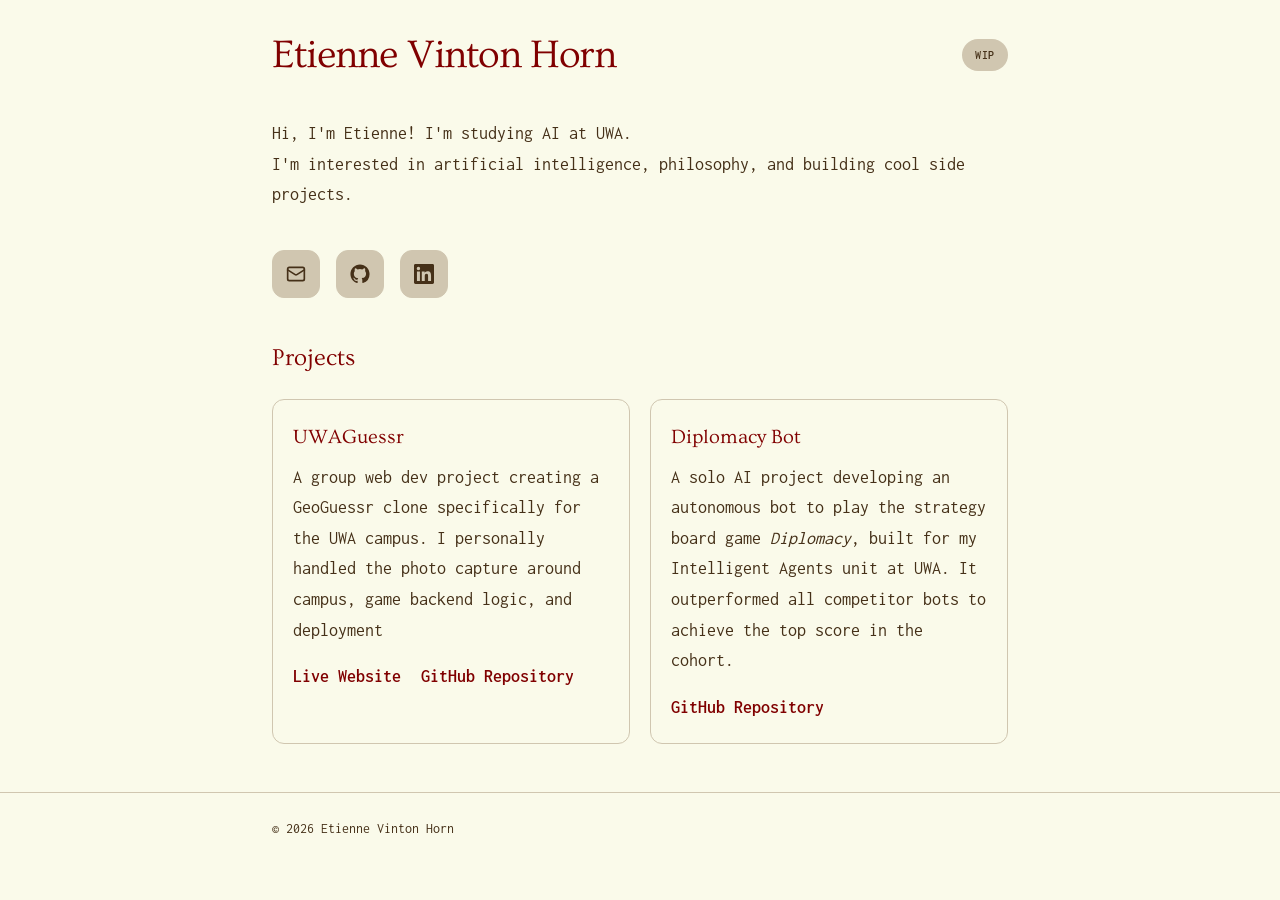
==== index.html @ b29418e5 "Fix mobile button padding, split intro into two lines" ====
<!DOCTYPE html>
<html lang="en">
<head>
  <meta charset="UTF-8">
  <meta name="viewport" content="width=device-width, initial-scale=1">
  <title>Etienne Vinton Horn — etienneunai.com</title>
  <meta name="description" content="Etienne Vinton Horn — Advanced Computer Science (AI) student at UWA. Interested in artificial intelligence, philosophy, and building cool side projects.">
  <meta name="author" content="Etienne Vinton Horn">
  <link rel="canonical" href="https://etienneunai.github.io/etienneunai.com/">

  <meta property="og:type" content="website">
  <meta property="og:title" content="Etienne Vinton Horn">
  <meta property="og:description" content="Advanced Computer Science (AI) student at UWA. Building cool side projects.">
  <meta property="og:url" content="https://etienneunai.github.io/etienneunai.com/">
  <meta name="twitter:card" content="summary">

  <meta name="theme-color" content="#FAFAEA">

  <link rel="preconnect" href="https://fonts.googleapis.com">
  <link rel="preconnect" href="https://fonts.gstatic.com" crossorigin>
  <link href="https://fonts.googleapis.com/css2?family=Inconsolata:wght@400;600&family=Ovo&display=swap" rel="stylesheet">

  <link rel="icon" type="image/svg+xml" href="favicon.svg">
  <link rel="stylesheet" href="styles.css">
</head>
<body>
  <header class="site-header">
    <div class="container header-inner">
      <h1 class="brand" id="brand-title"
          data-default="Etienne Vinton Horn"
          data-target="etienneunai.com"
          tabindex="0"
          aria-label="Etienne Vinton Horn — etienneunai.com">Etienne Vinton Horn</h1>
      <span class="wip-badge">WIP</span>
    </div>
  </header>

  <main class="container">
    <section class="intro" aria-labelledby="intro-heading">
      <h2 class="sr-only" id="intro-heading">About</h2>
      <p>Hi, I'm Etienne! I'm studying AI at UWA.<br>I'm interested in artificial intelligence, philosophy, and building cool side projects.</p>
    </section>

    <section class="contact" aria-labelledby="contact-heading">
      <h2 class="sr-only" id="contact-heading">Contact</h2>
      <div class="contact-list">
        <a class="contact-btn" href="mailto:etienneunai@gmail.com" aria-label="Email me at etienneunai@gmail.com">
          <svg class="btn-icon" viewBox="0 0 24 24" width="20" height="20" fill="none" stroke="currentColor" stroke-width="2" stroke-linecap="round" stroke-linejoin="round" aria-hidden="true">
            <rect x="2" y="4" width="20" height="16" rx="2"/>
            <path d="m22 7-8.97 5.7a1.94 1.94 0 0 1-2.06 0L2 7"/>
          </svg>
          <span class="btn-label">etienneunai@gmail.com</span>
        </a>

        <a class="contact-btn" href="https://github.com/etienneunai" target="_blank" rel="noopener noreferrer" aria-label="GitHub profile @etienneunai">
          <svg class="btn-icon" viewBox="0 0 24 24" width="20" height="20" fill="currentColor" aria-hidden="true">
            <path d="M12 .5C5.65.5.5 5.65.5 12c0 5.08 3.29 9.39 7.86 10.91.58.11.79-.25.79-.55 0-.27-.01-1.17-.02-2.12-3.2.7-3.88-1.36-3.88-1.36-.52-1.33-1.28-1.68-1.28-1.68-1.04-.71.08-.7.08-.7 1.15.08 1.76 1.18 1.76 1.18 1.02 1.75 2.69 1.25 3.34.95.1-.74.4-1.25.72-1.54-2.55-.29-5.23-1.28-5.23-5.68 0-1.26.45-2.28 1.18-3.09-.12-.29-.51-1.46.11-3.05 0 0 .96-.31 3.15 1.18a10.9 10.9 0 0 1 5.74 0c2.19-1.49 3.15-1.18 3.15-1.18.62 1.59.23 2.76.11 3.05.73.81 1.18 1.83 1.18 3.09 0 4.41-2.69 5.38-5.25 5.66.41.35.78 1.05.78 2.12 0 1.53-.01 2.76-.01 3.14 0 .3.2.67.8.55A11.51 11.51 0 0 0 23.5 12C23.5 5.65 18.35.5 12 .5Z"/>
          </svg>
          <span class="btn-label">@etienneunai</span>
        </a>

        <a class="contact-btn" href="https://www.linkedin.com/in/etienne-vh" target="_blank" rel="noopener noreferrer" aria-label="LinkedIn profile etienne-vh">
          <svg class="btn-icon" viewBox="0 0 24 24" width="20" height="20" fill="currentColor" aria-hidden="true">
            <path d="M20.45 20.45h-3.55v-5.57c0-1.33-.03-3.04-1.85-3.04-1.85 0-2.14 1.45-2.14 2.94v5.67H9.36V9h3.41v1.56h.05c.47-.9 1.63-1.85 3.36-1.85 3.6 0 4.27 2.37 4.27 5.45v6.29ZM5.34 7.43a2.06 2.06 0 1 1 0-4.12 2.06 2.06 0 0 1 0 4.12ZM7.12 20.45H3.55V9h3.57v11.45ZM22.22 0H1.77C.79 0 0 .77 0 1.72v20.56C0 23.23.79 24 1.77 24h20.45c.98 0 1.78-.77 1.78-1.72V1.72C24 .77 23.2 0 22.22 0Z"/>
          </svg>
          <span class="btn-label">etienne-vh</span>
        </a>
      </div>
    </section>

    <section class="projects" aria-labelledby="projects-heading">
      <h2 class="section-title" id="projects-heading">Projects</h2>
      <div class="project-grid">
        <article class="project-card">
          <h3 class="project-name">UWAGuessr</h3>
          <p class="project-desc">A group web dev project creating a GeoGuessr clone specifically for the UWA campus. I personally handled the photo capture around campus, game backend logic, and deployment</p>
          <div class="project-links">
            <a href="https://uwaguessr.com" target="_blank" rel="noopener noreferrer">Live Website</a>
            <a href="https://github.com/etienneunai/UWAGuessr_online" target="_blank" rel="noopener noreferrer">GitHub Repository</a>
          </div>
        </article>

        <article class="project-card">
          <h3 class="project-name">Diplomacy Bot</h3>
          <p class="project-desc">A solo AI project developing an autonomous bot to play the strategy board game <em>Diplomacy</em>, built for my Intelligent Agents unit at UWA. It outperformed all competitor bots to achieve the top score in the cohort.</p>
          <div class="project-links">
            <a href="https://github.com/etienneunai/cits-3011-diplomacy" target="_blank" rel="noopener noreferrer">GitHub Repository</a>
          </div>
        </article>
      </div>
    </section>
  </main>

  <footer class="site-footer">
    <div class="container">
      <p>© 2026 Etienne Vinton Horn</p>
    </div>
  </footer>

  <script src="script.js" defer></script>
</body>
</html>
---- styles.css ----
/* ============================================================
   etienneunai.com — design tokens
   ============================================================ */
:root {
  --bg:      #FAFAEA;  /* Ivory */
  --brand:   #800000;  /* Maroon */
  --text:    #453018;  /* Deep Walnut */
  --oak:     #D0C6B0;  /* Pale Oak */
  --caramel: #C46210;  /* Burnt Caramel */
  --font-display: 'Ovo', Georgia, serif;
  --font-body: 'Inconsolata', 'Courier New', monospace;
  --radius: 12px;
  --container: 46rem;
}

*, *::before, *::after { box-sizing: border-box; }

html { -webkit-text-size-adjust: 100%; }

body {
  margin: 0;
  background: var(--bg);
  color: var(--text);
  font-family: var(--font-body);
  font-size: clamp(1rem, 2.5vw, 1.125rem);
  line-height: 1.7;
  -webkit-font-smoothing: antialiased;
}

.container {
  width: min(100% - 2rem, var(--container));
  margin-inline: auto;
}

:focus-visible {
  outline: 2px solid var(--caramel);
  outline-offset: 3px;
}

/* ============ Header ============ */
.site-header { padding: 2rem 0 1rem; }

.header-inner {
  display: flex;
  align-items: center;
  justify-content: space-between;
  flex-wrap: wrap;
  gap: 0.75rem 1.5rem;
}

.brand {
  margin: 0;
  font-family: var(--font-display);
  font-size: clamp(2rem, 5vw, 2.5rem);
  font-weight: 400;
  letter-spacing: -0.02em;
  color: var(--brand);
  line-height: 1.15;
}

.wip-badge {
  font-family: var(--font-body);
  font-size: 0.75rem;
  font-weight: 600;
  letter-spacing: 0.06em;
  text-transform: uppercase;
  color: var(--text);
  background: var(--oak);
  padding: 0.35rem 0.8rem;
  border-radius: 999px;
  white-space: nowrap;
}

/* ============ Intro ============ */
.intro { padding: 1.5rem 0 2.5rem; }

.intro p {
  max-width: 40em;
  margin: 0;
}

/* ============ Contact ============ */
.contact { padding-bottom: 2.5rem; }

.contact-list {
  display: flex;
  gap: 1rem;
  flex-wrap: wrap;
}

.contact-btn {
  display: inline-flex;
  align-items: center;
  justify-content: center;
  width: 3rem;
  height: 3rem;
  padding: 0;
  background: var(--oak);
  border: 1px solid var(--oak);
  border-radius: var(--radius);
  color: var(--text);
  text-decoration: none;
  transition: background-color 0.2s ease, color 0.2s ease,
              width 0.35s ease, padding 0.35s ease;
}

.contact-btn .btn-icon { flex: none; }

.btn-label {
  max-width: 0;
  margin-left: 0;
  overflow: hidden;
  white-space: nowrap;
  opacity: 0;
  transition: max-width 0.35s ease, margin-left 0.35s ease, opacity 0.35s ease;
}

.contact-btn:hover,
.contact-btn:focus-visible {
  width: auto;
  padding: 0 1.1rem;
  background: var(--text);
  border-color: var(--text);
  color: var(--caramel);
}

.contact-btn:hover .btn-label,
.contact-btn:focus-visible .btn-label {
  max-width: 20rem;
  margin-left: 0.75rem;
  opacity: 1;
}

/* ============ Projects ============ */
.projects { padding-bottom: 3rem; }

.section-title {
  margin: 0 0 1.25rem;
  font-family: var(--font-display);
  font-size: 1.5rem;
  font-weight: 400;
  color: var(--brand);
}

.project-grid {
  display: grid;
  gap: 1.25rem;
}

.project-card {
  border: 1px solid var(--oak);
  border-radius: var(--radius);
  padding: 1.25rem;
}

.project-name {
  margin: 0 0 0.5rem;
  font-family: var(--font-display);
  font-size: 1.25rem;
  font-weight: 400;
  color: var(--brand);
}

.project-desc { margin: 0 0 1rem; }

.project-links {
  display: flex;
  flex-wrap: wrap;
  gap: 0.25rem 1.25rem;
  font-weight: 600;
}

.project-links a {
  color: var(--brand);
  text-decoration: none;
  border-bottom: 1px solid transparent;
  transition: color 0.2s ease, border-bottom-color 0.2s ease;
}

.project-links a:hover,
.project-links a:focus-visible {
  color: var(--caramel);
  border-bottom-color: var(--caramel);
}

/* ============ Footer ============ */
.site-footer {
  border-top: 1px solid var(--oak);
  padding: 1.5rem 0 2.5rem;
  font-size: 0.875rem;
}

.site-footer p { margin: 0; }

/* ============ Responsive ============ */
@media (min-width: 640px) {
  .project-grid { grid-template-columns: 1fr 1fr; }
}

/* Touch devices: buttons stack full-width, labels always visible */
@media (hover: none) {
  .contact-list { flex-direction: column; }
  .contact-btn { width: 100%; justify-content: flex-start; padding: 0 1.1rem; }
  .btn-label { max-width: none; margin-left: 0.75rem; overflow: visible; opacity: 1; }
}

/* Reduced motion: no transitions, labels always visible */
@media (prefers-reduced-motion: reduce) {
  *, *::before, *::after {
    animation: none !important;
    transition: none !important;
  }
  .contact-btn {
    width: auto !important;
    justify-content: flex-start !important;
    padding: 0 1.1rem !important;
  }
  .btn-label {
    max-width: none !important;
    margin-left: 0.75rem !important;
    overflow: visible !important;
    opacity: 1 !important;
  }
}

/* ============ Utilities ============ */
.sr-only {
  position: absolute;
  width: 1px;
  height: 1px;
  padding: 0;
  margin: -1px;
  overflow: hidden;
  clip: rect(0 0 0 0);
  white-space: nowrap;
  border: 0;
}
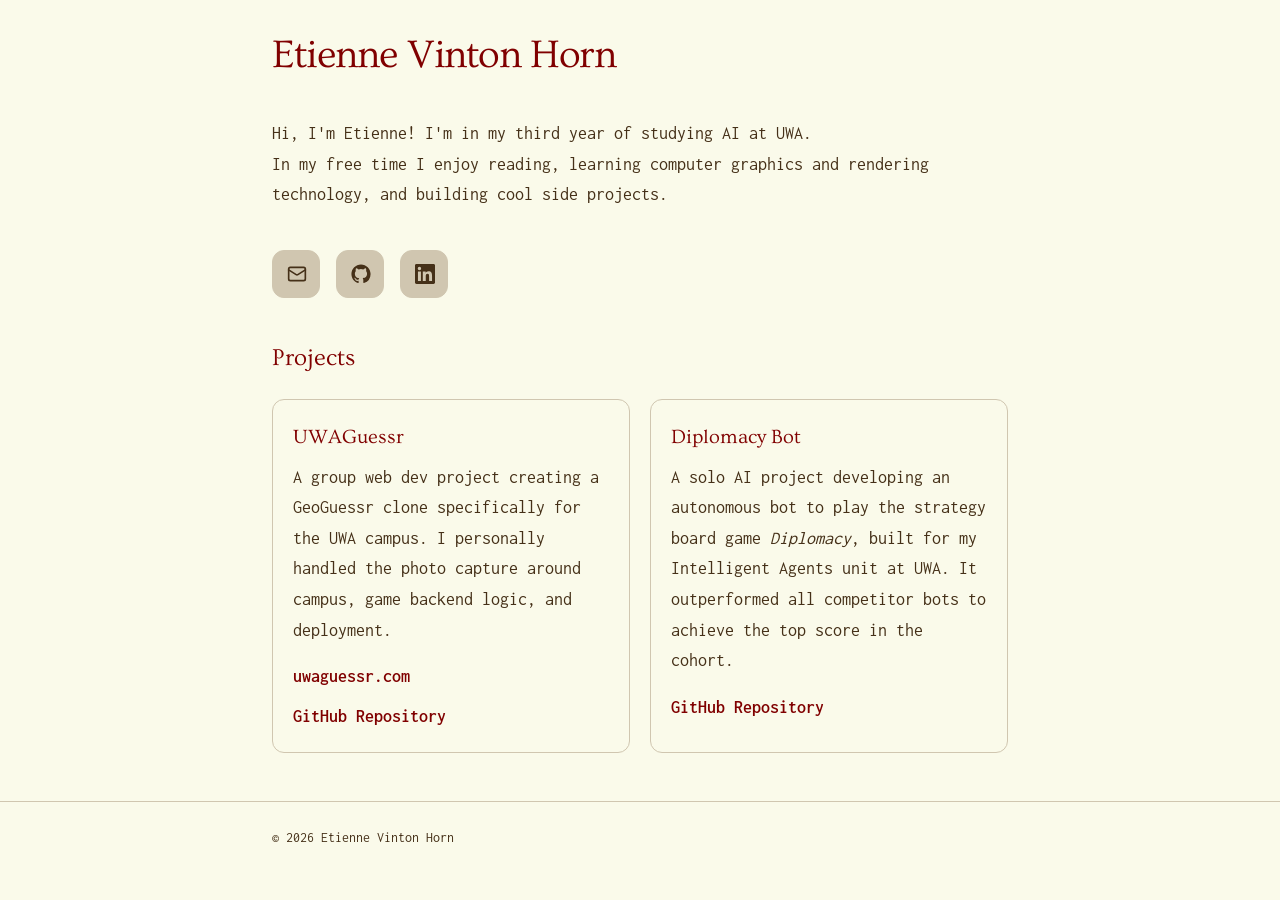
==== commit e4ee446d: "Polish buttons and meta, fix title flicker loop" ====
--- a/index.html
+++ b/index.html
@@ -6,13 +6,16 @@
   <title>Etienne Vinton Horn — etienneunai.com</title>
   <meta name="description" content="Etienne Vinton Horn — Advanced Computer Science (AI) student at UWA. Interested in artificial intelligence, philosophy, and building cool side projects.">
   <meta name="author" content="Etienne Vinton Horn">
-  <link rel="canonical" href="https://etienneunai.github.io/etienneunai.com/">
+  <link rel="canonical" href="https://etienneunai.com/">
 
   <meta property="og:type" content="website">
+  <meta property="og:site_name" content="etienneunai.com">
   <meta property="og:title" content="Etienne Vinton Horn">
-  <meta property="og:description" content="Advanced Computer Science (AI) student at UWA. Building cool side projects.">
+  <meta property="og:description" content="My personal website.">
   <meta property="og:url" content="https://etienneunai.github.io/etienneunai.com/">
   <meta name="twitter:card" content="summary">
+  <meta name="twitter:title" content="Etienne Vinton Horn">
+  <meta name="twitter:description" content="My personal website.">
 
   <meta name="theme-color" content="#FAFAEA">
 
@@ -31,14 +34,13 @@
           data-target="etienneunai.com"
           tabindex="0"
           aria-label="Etienne Vinton Horn — etienneunai.com">Etienne Vinton Horn</h1>
-      <span class="wip-badge">WIP</span>
     </div>
   </header>
 
   <main class="container">
     <section class="intro" aria-labelledby="intro-heading">
       <h2 class="sr-only" id="intro-heading">About</h2>
-      <p>Hi, I'm Etienne! I'm studying AI at UWA.<br>I'm interested in artificial intelligence, philosophy, and building cool side projects.</p>
+      <p>Hi, I'm Etienne! I'm in my third year of studying AI at UWA.<br>In my free time I enjoy reading, learning computer graphics and rendering technology, and building cool side projects.</p>
     </section>
 
     <section class="contact" aria-labelledby="contact-heading">
@@ -52,11 +54,11 @@
           <span class="btn-label">etienneunai@gmail.com</span>
         </a>
 
-        <a class="contact-btn" href="https://github.com/etienneunai" target="_blank" rel="noopener noreferrer" aria-label="GitHub profile @etienneunai">
+        <a class="contact-btn" href="https://github.com/etienneunai" target="_blank" rel="noopener noreferrer" aria-label="GitHub profile etienneunai">
           <svg class="btn-icon" viewBox="0 0 24 24" width="20" height="20" fill="currentColor" aria-hidden="true">
             <path d="M12 .5C5.65.5.5 5.65.5 12c0 5.08 3.29 9.39 7.86 10.91.58.11.79-.25.79-.55 0-.27-.01-1.17-.02-2.12-3.2.7-3.88-1.36-3.88-1.36-.52-1.33-1.28-1.68-1.28-1.68-1.04-.71.08-.7.08-.7 1.15.08 1.76 1.18 1.76 1.18 1.02 1.75 2.69 1.25 3.34.95.1-.74.4-1.25.72-1.54-2.55-.29-5.23-1.28-5.23-5.68 0-1.26.45-2.28 1.18-3.09-.12-.29-.51-1.46.11-3.05 0 0 .96-.31 3.15 1.18a10.9 10.9 0 0 1 5.74 0c2.19-1.49 3.15-1.18 3.15-1.18.62 1.59.23 2.76.11 3.05.73.81 1.18 1.83 1.18 3.09 0 4.41-2.69 5.38-5.25 5.66.41.35.78 1.05.78 2.12 0 1.53-.01 2.76-.01 3.14 0 .3.2.67.8.55A11.51 11.51 0 0 0 23.5 12C23.5 5.65 18.35.5 12 .5Z"/>
           </svg>
-          <span class="btn-label">@etienneunai</span>
+          <span class="btn-label">etienneunai</span>
         </a>
 
         <a class="contact-btn" href="https://www.linkedin.com/in/etienne-vh" target="_blank" rel="noopener noreferrer" aria-label="LinkedIn profile etienne-vh">
@@ -73,9 +75,9 @@
       <div class="project-grid">
         <article class="project-card">
           <h3 class="project-name">UWAGuessr</h3>
-          <p class="project-desc">A group web dev project creating a GeoGuessr clone specifically for the UWA campus. I personally handled the photo capture around campus, game backend logic, and deployment</p>
+          <p class="project-desc">A group web dev project creating a GeoGuessr clone specifically for the UWA campus. I personally handled the photo capture around campus, game backend logic, and deployment.</p>
           <div class="project-links">
-            <a href="https://uwaguessr.com" target="_blank" rel="noopener noreferrer">Live Website</a>
+            <a href="https://uwaguessr.com" target="_blank" rel="noopener noreferrer">uwaguessr.com</a> <br>
             <a href="https://github.com/etienneunai/UWAGuessr_online" target="_blank" rel="noopener noreferrer">GitHub Repository</a>
           </div>
         </article>
--- a/styles.css
+++ b/styles.css
@@ -2,6 +2,7 @@
    etienneunai.com — design tokens
    ============================================================ */
 :root {
+  color-scheme: light;
   --bg:      #FAFAEA;  /* Ivory */
   --brand:   #800000;  /* Maroon */
   --text:    #453018;  /* Deep Walnut */
@@ -37,6 +38,11 @@
   outline-offset: 3px;
 }
 
+::selection {
+  background: var(--caramel);
+  color: var(--bg);
+}
+
 /* ============ Header ============ */
 .site-header { padding: 2rem 0 1rem; }
 
@@ -56,6 +62,7 @@
   letter-spacing: -0.02em;
   color: var(--brand);
   line-height: 1.15;
+  white-space: nowrap;
 }
 
 .wip-badge {
@@ -89,36 +96,41 @@
 }
 
 .contact-btn {
-  display: inline-flex;
+  display: grid;
+  grid-template-columns: 3rem 0fr;
   align-items: center;
-  justify-content: center;
-  width: 3rem;
+  width: auto;
+  max-width: 3rem;
   height: 3rem;
   padding: 0;
+  overflow: hidden;
   background: var(--oak);
   border: 1px solid var(--oak);
   border-radius: var(--radius);
   color: var(--text);
   text-decoration: none;
   transition: background-color 0.2s ease, color 0.2s ease,
-              width 0.35s ease, padding 0.35s ease;
-}
-
-.contact-btn .btn-icon { flex: none; }
+              max-width 0.35s ease, padding 0.35s ease,
+              grid-template-columns 0.35s ease;
+}
+
+.contact-btn .btn-icon { grid-column: 1; justify-self: center; }
 
 .btn-label {
-  max-width: 0;
-  margin-left: 0;
+  grid-column: 2;
+  min-width: 0;
+  margin-left: 0.75rem;
   overflow: hidden;
   white-space: nowrap;
   opacity: 0;
-  transition: max-width 0.35s ease, margin-left 0.35s ease, opacity 0.35s ease;
+  transition: opacity 0.35s ease;
 }
 
 .contact-btn:hover,
 .contact-btn:focus-visible {
-  width: auto;
-  padding: 0 1.1rem;
+  grid-template-columns: 3rem 1fr;
+  max-width: 20rem;
+  padding: 0 1.1rem 0 0;
   background: var(--text);
   border-color: var(--text);
   color: var(--caramel);
@@ -126,8 +138,6 @@
 
 .contact-btn:hover .btn-label,
 .contact-btn:focus-visible .btn-label {
-  max-width: 20rem;
-  margin-left: 0.75rem;
   opacity: 1;
 }
 
@@ -164,13 +174,13 @@
 .project-desc { margin: 0 0 1rem; }
 
 .project-links {
-  display: flex;
-  flex-wrap: wrap;
-  gap: 0.25rem 1.25rem;
   font-weight: 600;
 }
 
+.project-links a ~ a { margin-top: 0.5rem; }
+
 .project-links a {
+  display: inline-block;
   color: var(--brand);
   text-decoration: none;
   border-bottom: 1px solid transparent;
@@ -200,8 +210,13 @@
 /* Touch devices: buttons stack full-width, labels always visible */
 @media (hover: none) {
   .contact-list { flex-direction: column; }
-  .contact-btn { width: 100%; justify-content: flex-start; padding: 0 1.1rem; }
-  .btn-label { max-width: none; margin-left: 0.75rem; overflow: visible; opacity: 1; }
+  .contact-btn {
+    width: 100%;
+    max-width: none;
+    grid-template-columns: 3rem 1fr;
+    padding: 0 1.1rem 0 0;
+  }
+  .btn-label { opacity: 1; }
 }
 
 /* Reduced motion: no transitions, labels always visible */
@@ -211,16 +226,12 @@
     transition: none !important;
   }
   .contact-btn {
+    max-width: none !important;
+    grid-template-columns: 3rem 1fr !important;
     width: auto !important;
-    justify-content: flex-start !important;
-    padding: 0 1.1rem !important;
+    padding: 0 1.1rem 0 0 !important;
   }
-  .btn-label {
-    max-width: none !important;
-    margin-left: 0.75rem !important;
-    overflow: visible !important;
-    opacity: 1 !important;
-  }
+  .btn-label { opacity: 1 !important; }
 }
 
 /* ============ Utilities ============ */
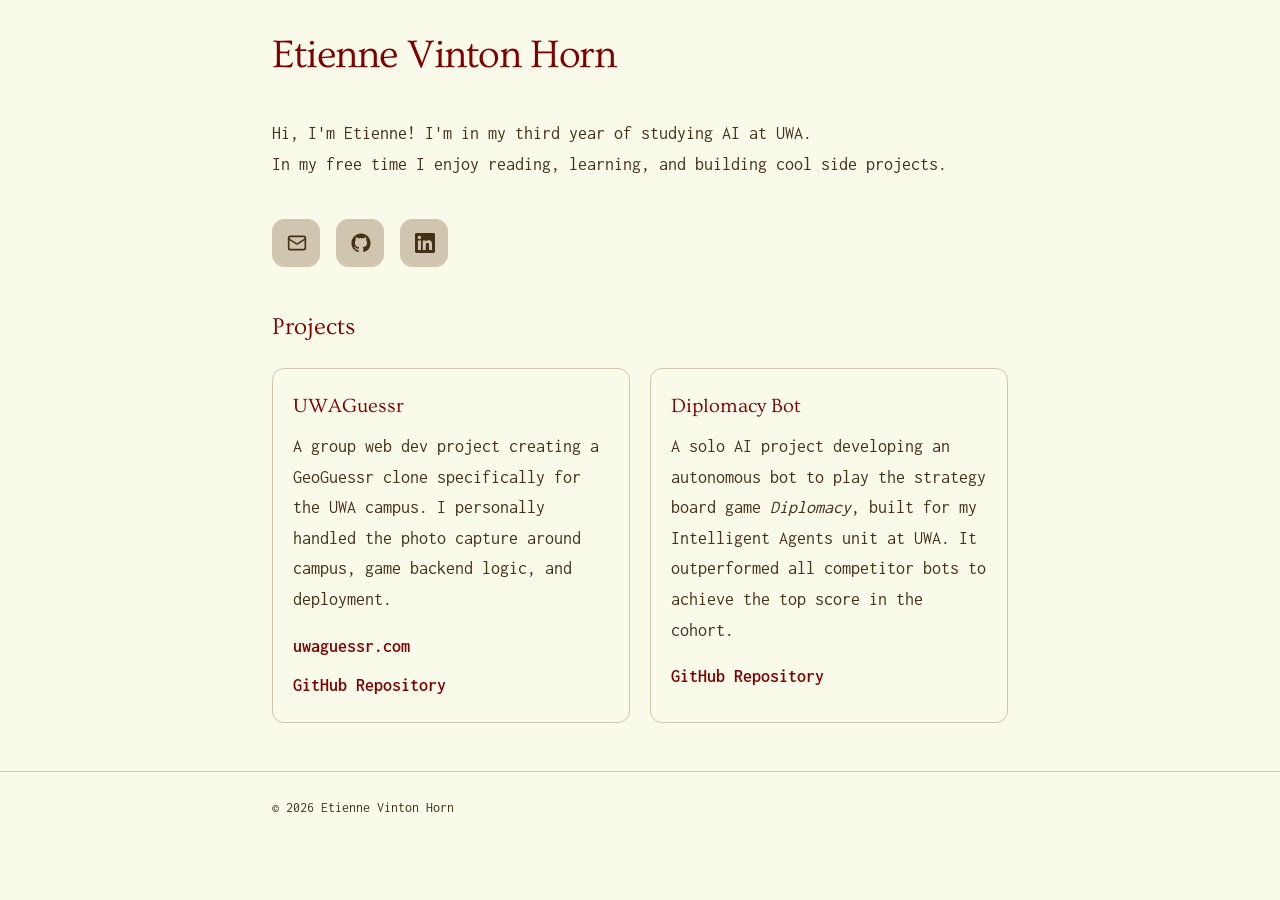
==== commit 8b74dd9d: "Update index.html" ====
--- a/index.html
+++ b/index.html
@@ -4,7 +4,7 @@
   <meta charset="UTF-8">
   <meta name="viewport" content="width=device-width, initial-scale=1">
   <title>Etienne Vinton Horn — etienneunai.com</title>
-  <meta name="description" content="Etienne Vinton Horn — Advanced Computer Science (AI) student at UWA. Interested in artificial intelligence, philosophy, and building cool side projects.">
+  <meta name="description" content="Etienne Vinton Horn — Personal Website">
   <meta name="author" content="Etienne Vinton Horn">
   <link rel="canonical" href="https://etienneunai.com/">
 
@@ -40,7 +40,7 @@
   <main class="container">
     <section class="intro" aria-labelledby="intro-heading">
       <h2 class="sr-only" id="intro-heading">About</h2>
-      <p>Hi, I'm Etienne! I'm in my third year of studying AI at UWA.<br>In my free time I enjoy reading, learning computer graphics and rendering technology, and building cool side projects.</p>
+      <p>Hi, I'm Etienne! I'm in my third year of studying AI at UWA.<br>In my free time I enjoy reading, learning, and building cool side projects.</p>
     </section>
 
     <section class="contact" aria-labelledby="contact-heading">
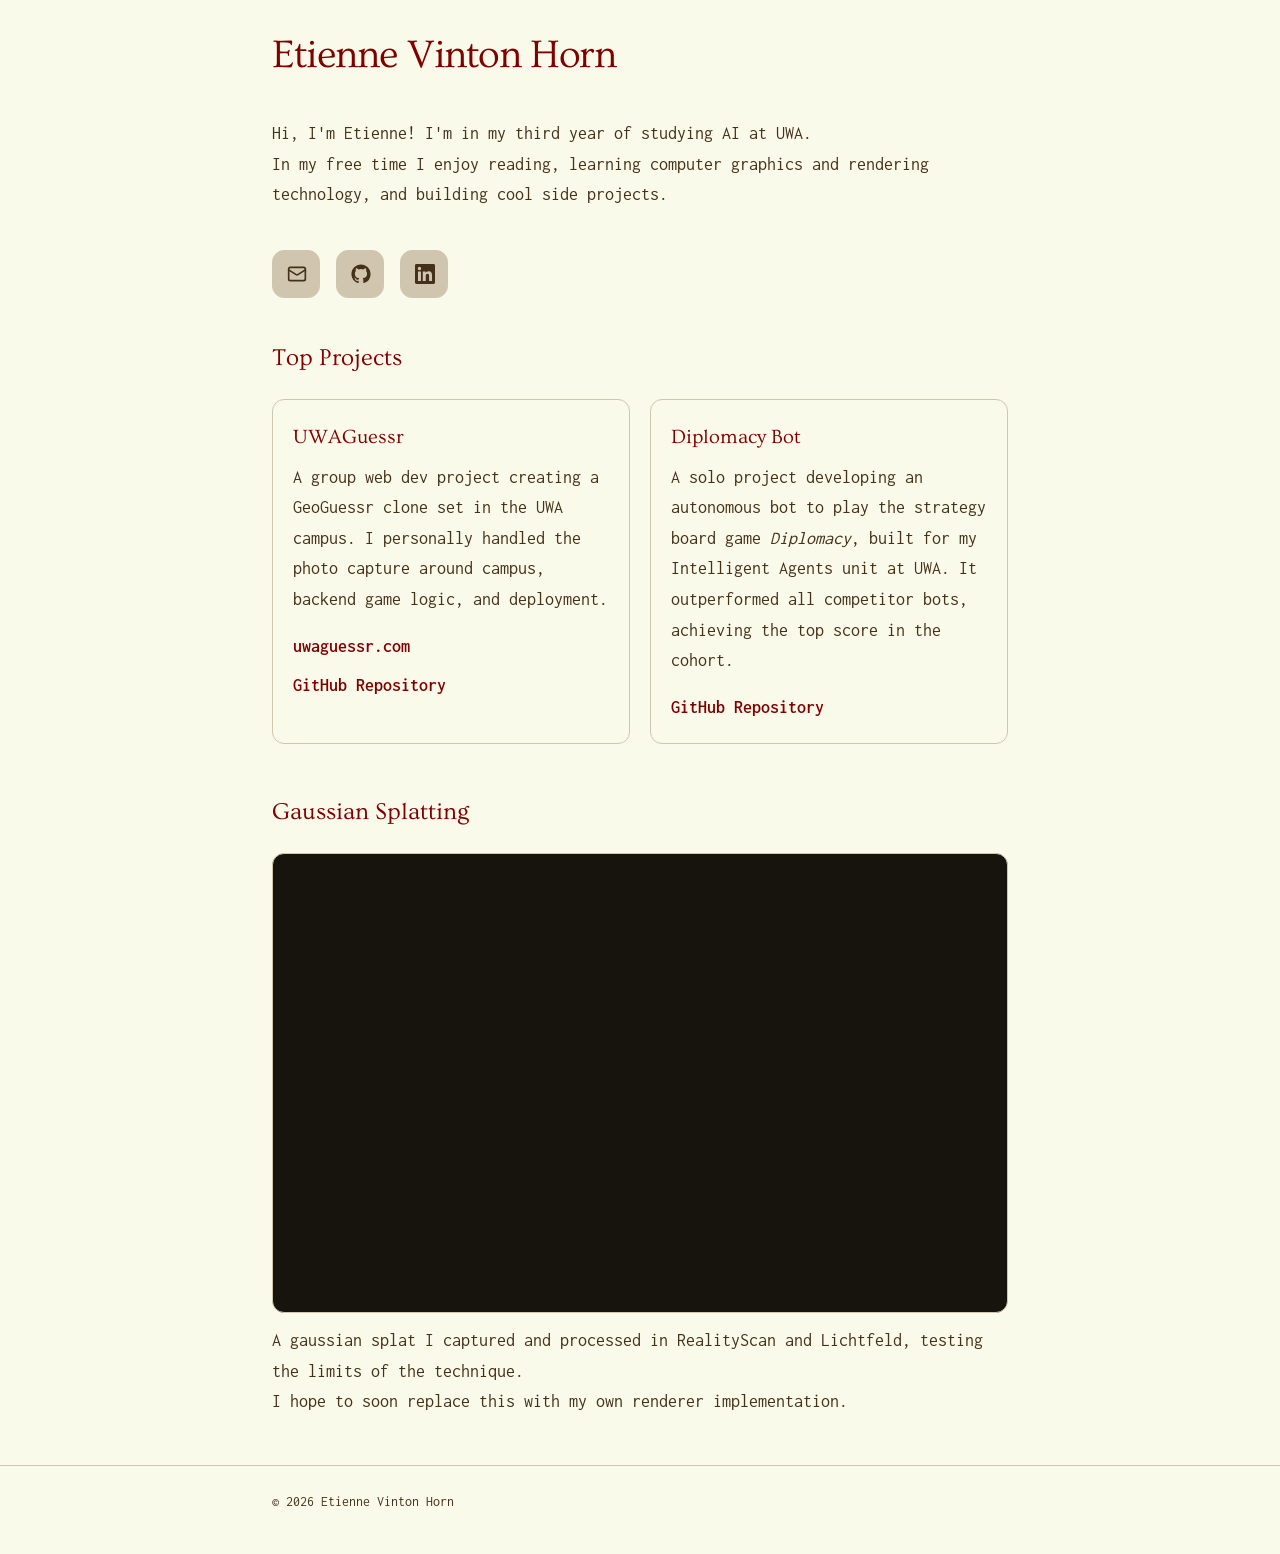
==== commit 0efa66cb: "added 3DGS section with supersplat embed" ====
--- a/index.html
+++ b/index.html
@@ -4,7 +4,7 @@
   <meta charset="UTF-8">
   <meta name="viewport" content="width=device-width, initial-scale=1">
   <title>Etienne Vinton Horn — etienneunai.com</title>
-  <meta name="description" content="Etienne Vinton Horn — Personal Website">
+  <meta name="description" content="Etienne Vinton Horn — Advanced Computer Science (AI) student at UWA. Interested in artificial intelligence, philosophy, and building cool side projects.">
   <meta name="author" content="Etienne Vinton Horn">
   <link rel="canonical" href="https://etienneunai.com/">
 
@@ -40,7 +40,7 @@
   <main class="container">
     <section class="intro" aria-labelledby="intro-heading">
       <h2 class="sr-only" id="intro-heading">About</h2>
-      <p>Hi, I'm Etienne! I'm in my third year of studying AI at UWA.<br>In my free time I enjoy reading, learning, and building cool side projects.</p>
+      <p>Hi, I'm Etienne! I'm in my third year of studying AI at UWA.<br>In my free time I enjoy reading, learning computer graphics and rendering technology, and building cool side projects.</p>
     </section>
 
     <section class="contact" aria-labelledby="contact-heading">
@@ -65,17 +65,17 @@
           <svg class="btn-icon" viewBox="0 0 24 24" width="20" height="20" fill="currentColor" aria-hidden="true">
             <path d="M20.45 20.45h-3.55v-5.57c0-1.33-.03-3.04-1.85-3.04-1.85 0-2.14 1.45-2.14 2.94v5.67H9.36V9h3.41v1.56h.05c.47-.9 1.63-1.85 3.36-1.85 3.6 0 4.27 2.37 4.27 5.45v6.29ZM5.34 7.43a2.06 2.06 0 1 1 0-4.12 2.06 2.06 0 0 1 0 4.12ZM7.12 20.45H3.55V9h3.57v11.45ZM22.22 0H1.77C.79 0 0 .77 0 1.72v20.56C0 23.23.79 24 1.77 24h20.45c.98 0 1.78-.77 1.78-1.72V1.72C24 .77 23.2 0 22.22 0Z"/>
           </svg>
-          <span class="btn-label">etienne-vh</span>
+          <span class="btn-label">Etienne VH</span>
         </a>
       </div>
     </section>
 
     <section class="projects" aria-labelledby="projects-heading">
-      <h2 class="section-title" id="projects-heading">Projects</h2>
+      <h2 class="section-title" id="projects-heading">Top Projects</h2>
       <div class="project-grid">
         <article class="project-card">
           <h3 class="project-name">UWAGuessr</h3>
-          <p class="project-desc">A group web dev project creating a GeoGuessr clone specifically for the UWA campus. I personally handled the photo capture around campus, game backend logic, and deployment.</p>
+          <p class="project-desc">A group web dev project creating a GeoGuessr clone set in the UWA campus. I personally handled the photo capture around campus, backend game logic, and deployment.</p>
           <div class="project-links">
             <a href="https://uwaguessr.com" target="_blank" rel="noopener noreferrer">uwaguessr.com</a> <br>
             <a href="https://github.com/etienneunai/UWAGuessr_online" target="_blank" rel="noopener noreferrer">GitHub Repository</a>
@@ -84,12 +84,24 @@
 
         <article class="project-card">
           <h3 class="project-name">Diplomacy Bot</h3>
-          <p class="project-desc">A solo AI project developing an autonomous bot to play the strategy board game <em>Diplomacy</em>, built for my Intelligent Agents unit at UWA. It outperformed all competitor bots to achieve the top score in the cohort.</p>
+          <p class="project-desc">A solo project developing an autonomous bot to play the strategy board game <em>Diplomacy</em>, built for my Intelligent Agents unit at UWA. It outperformed all competitor bots, achieving the top score in the cohort.</p>
           <div class="project-links">
             <a href="https://github.com/etienneunai/cits-3011-diplomacy" target="_blank" rel="noopener noreferrer">GitHub Repository</a>
           </div>
         </article>
       </div>
+    </section>
+
+    <section class="splat" aria-labelledby="splat-heading">
+      <h2 class="section-title" id="splat-heading">Gaussian Splatting</h2>
+      <div class="splat-viewport">
+        <iframe id="viewer"
+                src="https://superspl.at/s?id=e46f1838&noui"
+                title="Interactive gaussian splat — drag to orbit"
+                allow="fullscreen; xr-spatial-tracking"
+                loading="lazy"></iframe>
+      </div>
+      <p class="splat-caption">A gaussian splat I captured and processed in RealityScan and Lichtfeld, testing the limits of the technique.<br>I hope to soon replace this with my own renderer implementation.</p>
     </section>
   </main>
 
--- a/styles.css
+++ b/styles.css
@@ -193,6 +193,29 @@
   border-bottom-color: var(--caramel);
 }
 
+/* ============ Gaussian Splatting ============ */
+.splat { padding-bottom: 3rem; }
+
+.splat-viewport {
+  aspect-ratio: 16 / 10;
+  background: #17140e;   /* warm near-black, walnut family */
+  border: 1px solid var(--oak);
+  border-radius: var(--radius);
+  overflow: hidden;
+}
+
+.splat-viewport iframe {
+  display: block;
+  width: 100%;
+  height: 100%;
+  border: 0;
+}
+
+.splat-caption {
+  max-width: 40em;
+  margin: 0.75rem 0 0;
+}
+
 /* ============ Footer ============ */
 .site-footer {
   border-top: 1px solid var(--oak);
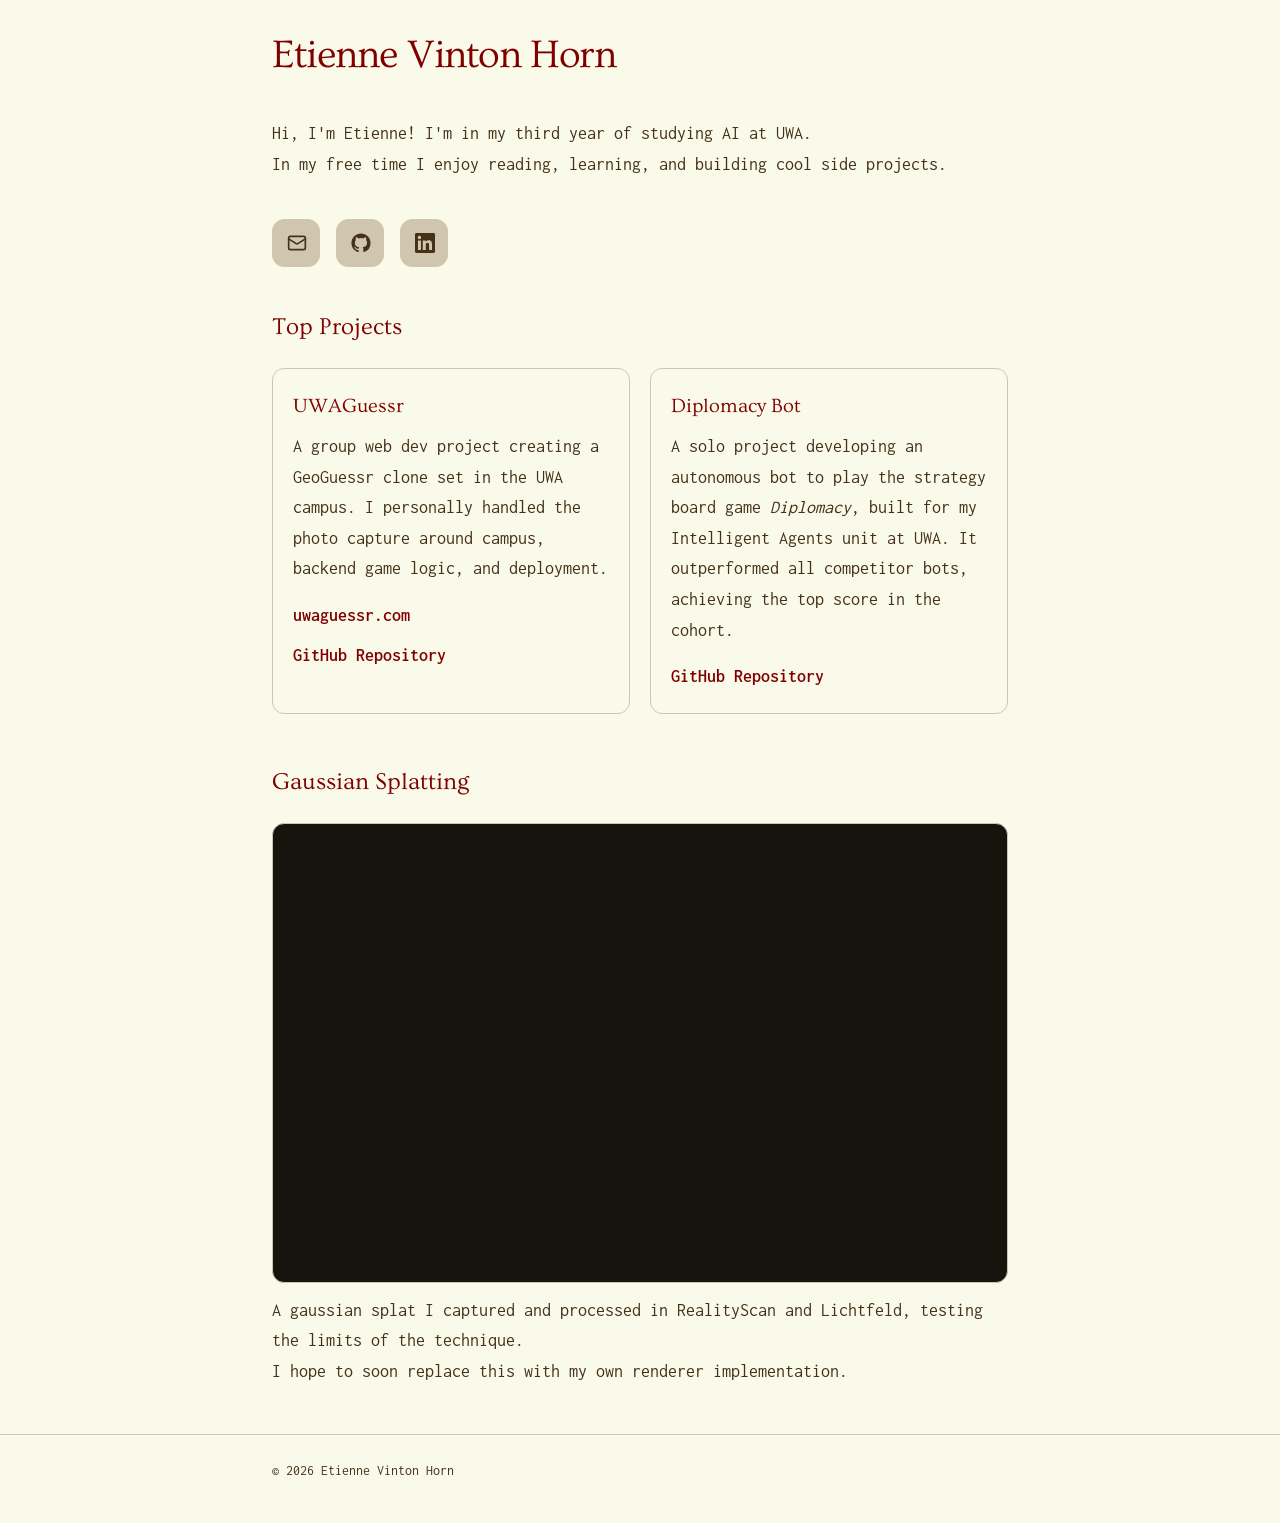
==== commit 40bc0cd1: "Merge branch 'main' of https://github.com/etienneunai/etienneunai.com" ====
--- a/index.html
+++ b/index.html
@@ -4,7 +4,7 @@
   <meta charset="UTF-8">
   <meta name="viewport" content="width=device-width, initial-scale=1">
   <title>Etienne Vinton Horn — etienneunai.com</title>
-  <meta name="description" content="Etienne Vinton Horn — Advanced Computer Science (AI) student at UWA. Interested in artificial intelligence, philosophy, and building cool side projects.">
+  <meta name="description" content="Etienne Vinton Horn — Personal Website">
   <meta name="author" content="Etienne Vinton Horn">
   <link rel="canonical" href="https://etienneunai.com/">
 
@@ -40,7 +40,7 @@
   <main class="container">
     <section class="intro" aria-labelledby="intro-heading">
       <h2 class="sr-only" id="intro-heading">About</h2>
-      <p>Hi, I'm Etienne! I'm in my third year of studying AI at UWA.<br>In my free time I enjoy reading, learning computer graphics and rendering technology, and building cool side projects.</p>
+      <p>Hi, I'm Etienne! I'm in my third year of studying AI at UWA.<br>In my free time I enjoy reading, learning, and building cool side projects.</p>
     </section>
 
     <section class="contact" aria-labelledby="contact-heading">
--- a/styles.css
+++ b/styles.css
@@ -239,6 +239,13 @@
     grid-template-columns: 3rem 1fr;
     padding: 0 1.1rem 0 0;
   }
+  .contact-btn:hover,
+  .contact-btn:focus-visible {
+    width: 100%;
+    max-width: none;
+    grid-template-columns: 3rem 1fr;
+    padding: 0 1.1rem 0 0;
+  }
   .btn-label { opacity: 1; }
 }
 
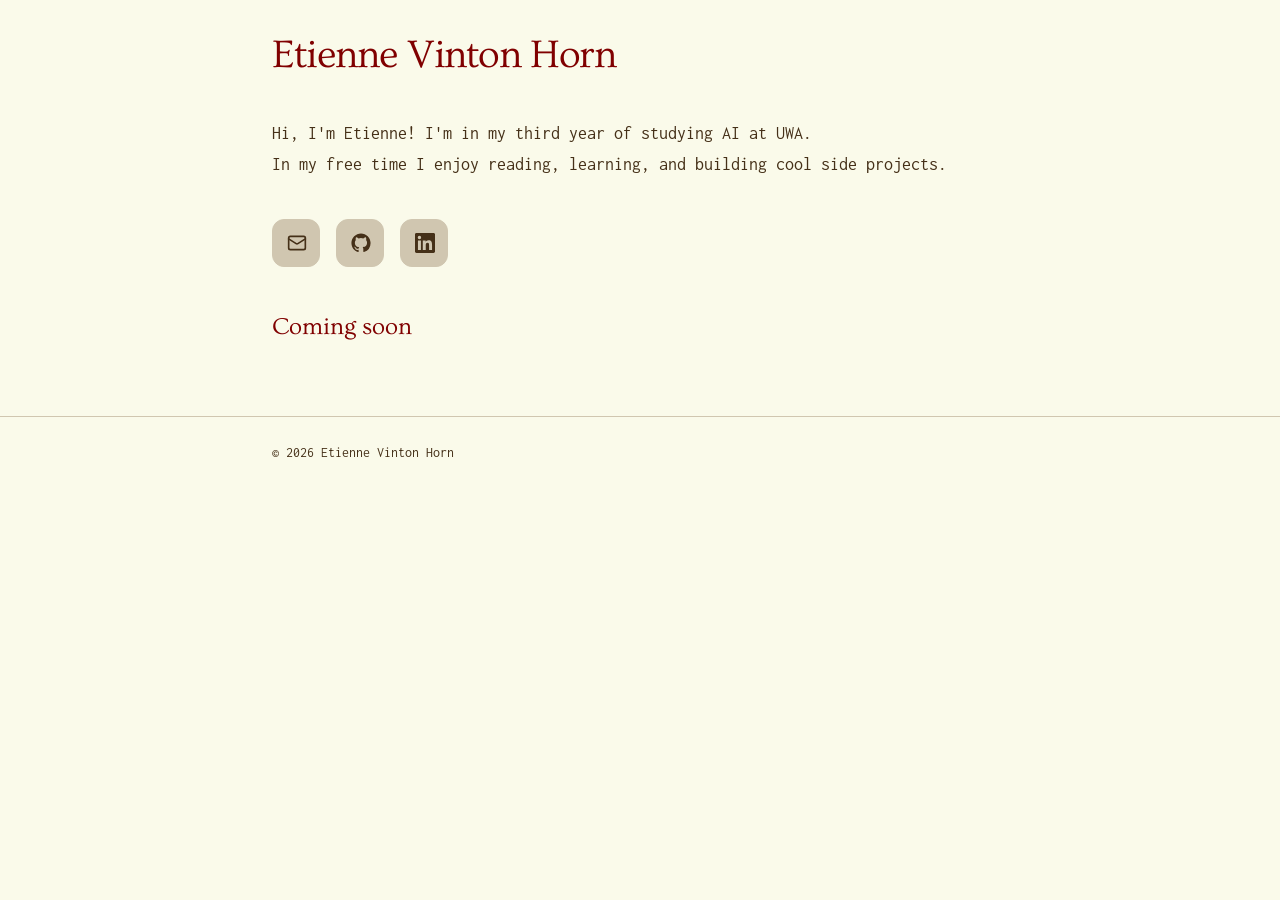
==== commit 02c3d005: "switched to temporary homepage" ====
--- a/index.html
+++ b/index.html
@@ -12,7 +12,7 @@
   <meta property="og:site_name" content="etienneunai.com">
   <meta property="og:title" content="Etienne Vinton Horn">
   <meta property="og:description" content="My personal website.">
-  <meta property="og:url" content="https://etienneunai.github.io/etienneunai.com/">
+  <meta property="og:url" content="https://etienneunai.com/">
   <meta name="twitter:card" content="summary">
   <meta name="twitter:title" content="Etienne Vinton Horn">
   <meta name="twitter:description" content="My personal website.">
@@ -70,38 +70,8 @@
       </div>
     </section>
 
-    <section class="projects" aria-labelledby="projects-heading">
-      <h2 class="section-title" id="projects-heading">Top Projects</h2>
-      <div class="project-grid">
-        <article class="project-card">
-          <h3 class="project-name">UWAGuessr</h3>
-          <p class="project-desc">A group web dev project creating a GeoGuessr clone set in the UWA campus. I personally handled the photo capture around campus, backend game logic, and deployment.</p>
-          <div class="project-links">
-            <a href="https://uwaguessr.com" target="_blank" rel="noopener noreferrer">uwaguessr.com</a> <br>
-            <a href="https://github.com/etienneunai/UWAGuessr_online" target="_blank" rel="noopener noreferrer">GitHub Repository</a>
-          </div>
-        </article>
-
-        <article class="project-card">
-          <h3 class="project-name">Diplomacy Bot</h3>
-          <p class="project-desc">A solo project developing an autonomous bot to play the strategy board game <em>Diplomacy</em>, built for my Intelligent Agents unit at UWA. It outperformed all competitor bots, achieving the top score in the cohort.</p>
-          <div class="project-links">
-            <a href="https://github.com/etienneunai/cits-3011-diplomacy" target="_blank" rel="noopener noreferrer">GitHub Repository</a>
-          </div>
-        </article>
-      </div>
-    </section>
-
-    <section class="splat" aria-labelledby="splat-heading">
-      <h2 class="section-title" id="splat-heading">Gaussian Splatting</h2>
-      <div class="splat-viewport">
-        <iframe id="viewer"
-                src="https://superspl.at/s?id=e46f1838&noui"
-                title="Interactive gaussian splat — drag to orbit"
-                allow="fullscreen; xr-spatial-tracking"
-                loading="lazy"></iframe>
-      </div>
-      <p class="splat-caption">A gaussian splat I captured and processed in RealityScan and Lichtfeld, testing the limits of the technique.<br>I hope to soon replace this with my own renderer implementation.</p>
+    <section class="coming-soon" aria-labelledby="coming-soon-heading">
+      <h2 class="section-title" id="coming-soon-heading">Coming soon<span class="ellipsis" aria-hidden="true"></span></h2>
     </section>
   </main>
 
--- a/styles.css
+++ b/styles.css
@@ -216,6 +216,22 @@
   margin: 0.75rem 0 0;
 }
 
+/* ============ Coming Soon ============ */
+.coming-soon { padding-bottom: 3rem; }
+
+.ellipsis::after {
+  content: "";
+  animation: ellipsis-dots 1.5s steps(4, end) infinite;
+}
+
+@keyframes ellipsis-dots {
+  0%   { content: ""; }
+  25%  { content: "."; }
+  50%  { content: ".."; }
+  75%  { content: "..."; }
+  100% { content: "..."; }
+}
+
 /* ============ Footer ============ */
 .site-footer {
   border-top: 1px solid var(--oak);
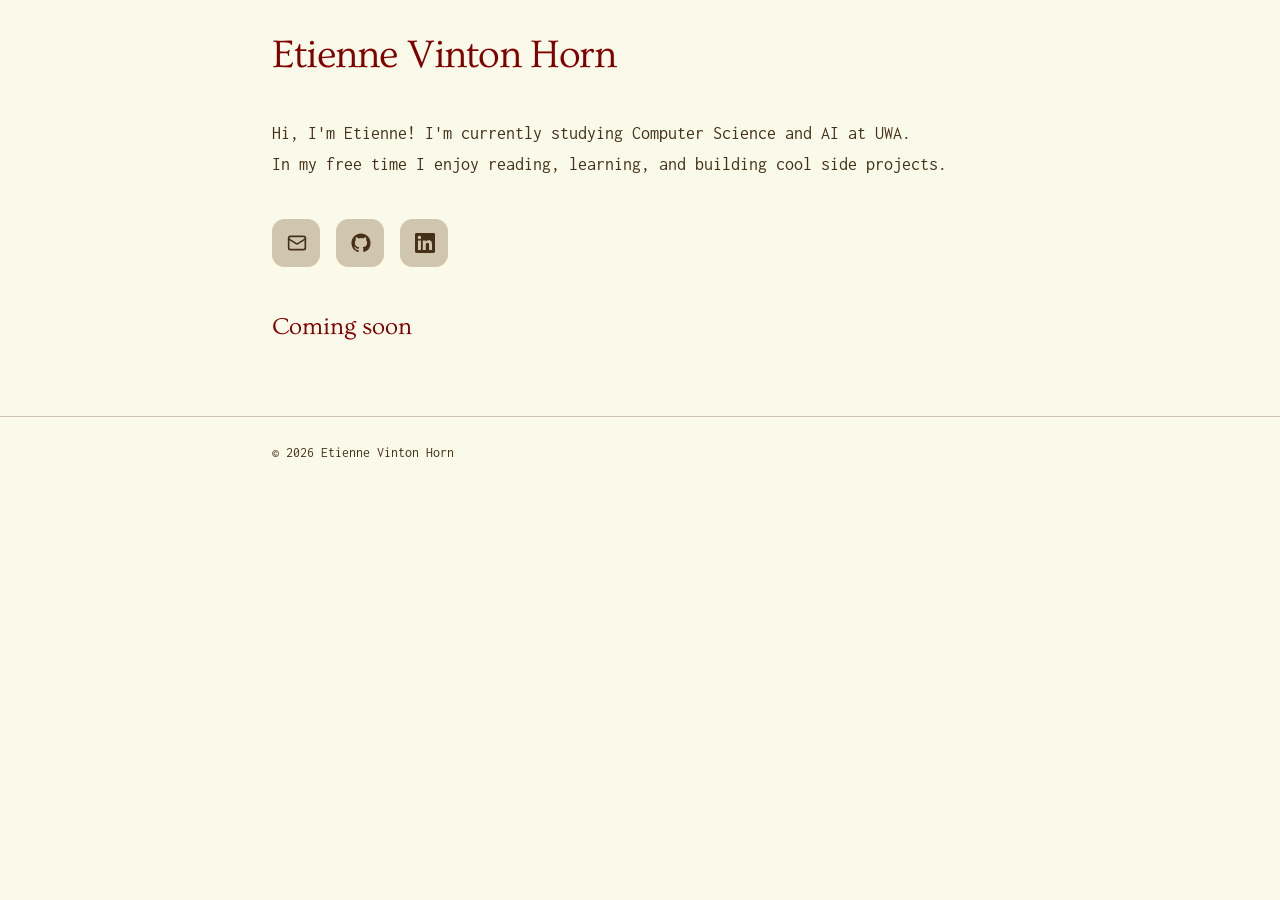
==== commit 53125660: "changed email" ====
--- a/index.html
+++ b/index.html
@@ -40,18 +40,18 @@
   <main class="container">
     <section class="intro" aria-labelledby="intro-heading">
       <h2 class="sr-only" id="intro-heading">About</h2>
-      <p>Hi, I'm Etienne! I'm in my third year of studying AI at UWA.<br>In my free time I enjoy reading, learning, and building cool side projects.</p>
+      <p>Hi, I'm Etienne! I'm currently studying Computer Science and AI at UWA.<br>In my free time I enjoy reading, learning, and building cool side projects.</p>
     </section>
 
     <section class="contact" aria-labelledby="contact-heading">
       <h2 class="sr-only" id="contact-heading">Contact</h2>
       <div class="contact-list">
-        <a class="contact-btn" href="mailto:etienneunai@gmail.com" aria-label="Email me at etienneunai@gmail.com">
+        <a class="contact-btn" href="mailto:personal@etienneunai.com" aria-label="Email me at personal@etienneunai.com">
           <svg class="btn-icon" viewBox="0 0 24 24" width="20" height="20" fill="none" stroke="currentColor" stroke-width="2" stroke-linecap="round" stroke-linejoin="round" aria-hidden="true">
             <rect x="2" y="4" width="20" height="16" rx="2"/>
             <path d="m22 7-8.97 5.7a1.94 1.94 0 0 1-2.06 0L2 7"/>
           </svg>
-          <span class="btn-label">etienneunai@gmail.com</span>
+          <span class="btn-label">personal@etienneunai.com</span>
         </a>
 
         <a class="contact-btn" href="https://github.com/etienneunai" target="_blank" rel="noopener noreferrer" aria-label="GitHub profile etienneunai">
@@ -61,7 +61,7 @@
           <span class="btn-label">etienneunai</span>
         </a>
 
-        <a class="contact-btn" href="https://www.linkedin.com/in/etienne-vh" target="_blank" rel="noopener noreferrer" aria-label="LinkedIn profile etienne-vh">
+        <a class="contact-btn" href="https://www.linkedin.com/in/etienne-vh" target="_blank" rel="noopener noreferrer" aria-label="LinkedIn profile Etienne VH">
           <svg class="btn-icon" viewBox="0 0 24 24" width="20" height="20" fill="currentColor" aria-hidden="true">
             <path d="M20.45 20.45h-3.55v-5.57c0-1.33-.03-3.04-1.85-3.04-1.85 0-2.14 1.45-2.14 2.94v5.67H9.36V9h3.41v1.56h.05c.47-.9 1.63-1.85 3.36-1.85 3.6 0 4.27 2.37 4.27 5.45v6.29ZM5.34 7.43a2.06 2.06 0 1 1 0-4.12 2.06 2.06 0 0 1 0 4.12ZM7.12 20.45H3.55V9h3.57v11.45ZM22.22 0H1.77C.79 0 0 .77 0 1.72v20.56C0 23.23.79 24 1.77 24h20.45c.98 0 1.78-.77 1.78-1.72V1.72C24 .77 23.2 0 22.22 0Z"/>
           </svg>
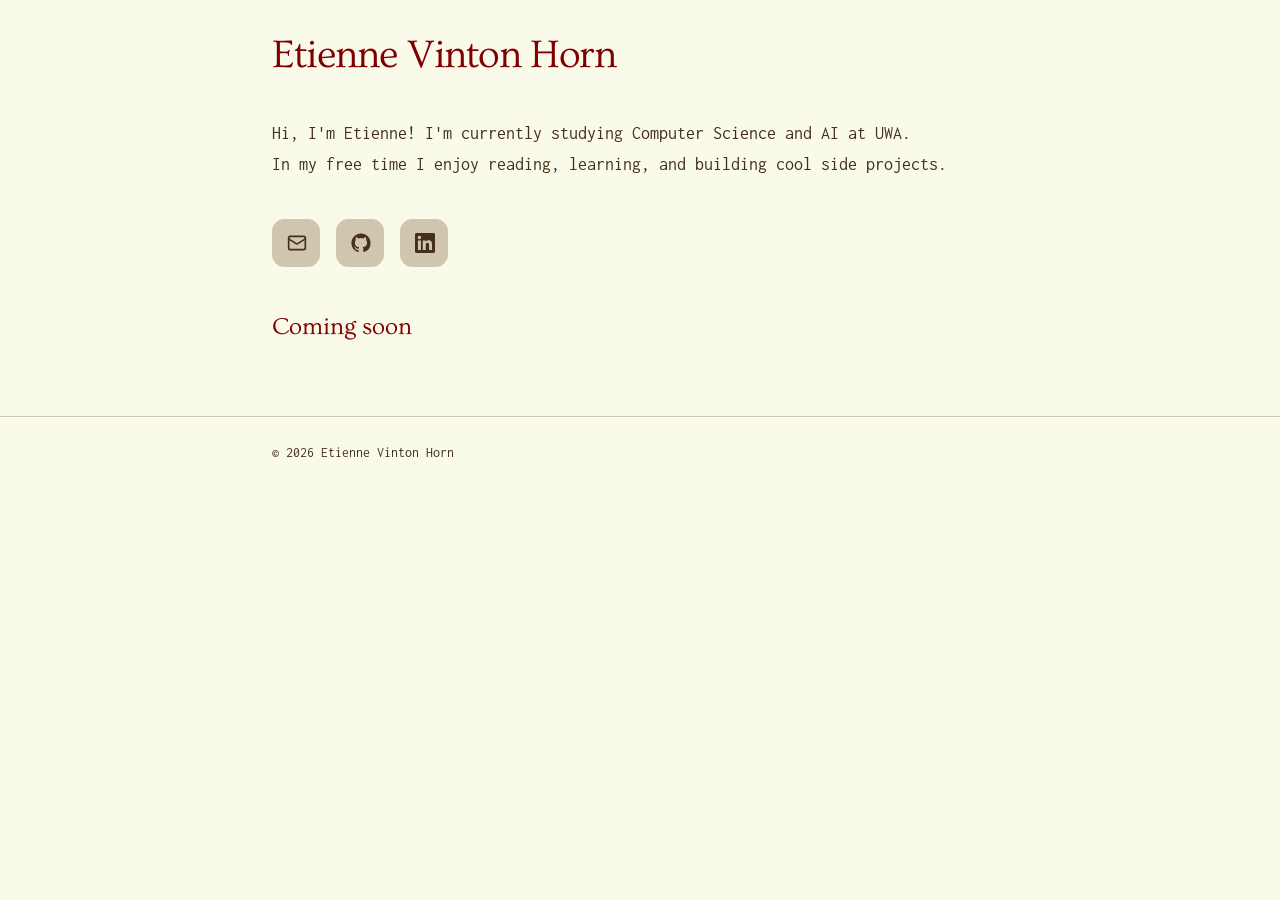
==== commit d01f0b86: "Add QuizMap feature and reorganize project structure" ====
--- a/index.html
+++ b/index.html
@@ -23,8 +23,8 @@
   <link rel="preconnect" href="https://fonts.gstatic.com" crossorigin>
   <link href="https://fonts.googleapis.com/css2?family=Inconsolata:wght@400;600&family=Ovo&display=swap" rel="stylesheet">
 
-  <link rel="icon" type="image/svg+xml" href="favicon.svg">
-  <link rel="stylesheet" href="styles.css">
+  <link rel="icon" type="image/svg+xml" href="assets/img/favicon.svg">
+  <link rel="stylesheet" href="assets/css/styles.css">
 </head>
 <body>
   <header class="site-header">
@@ -81,6 +81,6 @@
     </div>
   </footer>
 
-  <script src="script.js" defer></script>
+  <script src="assets/js/script.js" defer></script>
 </body>
 </html>
--- a/assets/css/styles.css
+++ b/assets/css/styles.css
@@ -0,0 +1,294 @@
+/* ============================================================
+   etienneunai.com — design tokens
+   ============================================================ */
+:root {
+  color-scheme: light;
+  --bg:      #FAFAEA;  /* Ivory */
+  --brand:   #800000;  /* Maroon */
+  --text:    #453018;  /* Deep Walnut */
+  --oak:     #D0C6B0;  /* Pale Oak */
+  --caramel: #C46210;  /* Burnt Caramel */
+  --font-display: 'Ovo', Georgia, serif;
+  --font-body: 'Inconsolata', 'Courier New', monospace;
+  --radius: 12px;
+  --container: 46rem;
+}
+
+*, *::before, *::after { box-sizing: border-box; }
+
+html { -webkit-text-size-adjust: 100%; }
+
+body {
+  margin: 0;
+  background: var(--bg);
+  color: var(--text);
+  font-family: var(--font-body);
+  font-size: clamp(1rem, 2.5vw, 1.125rem);
+  line-height: 1.7;
+  -webkit-font-smoothing: antialiased;
+}
+
+.container {
+  width: min(100% - 2rem, var(--container));
+  margin-inline: auto;
+}
+
+:focus-visible {
+  outline: 2px solid var(--caramel);
+  outline-offset: 3px;
+}
+
+::selection {
+  background: var(--caramel);
+  color: var(--bg);
+}
+
+/* ============ Header ============ */
+.site-header { padding: 2rem 0 1rem; }
+
+.header-inner {
+  display: flex;
+  align-items: center;
+  justify-content: space-between;
+  flex-wrap: wrap;
+  gap: 0.75rem 1.5rem;
+}
+
+.brand {
+  margin: 0;
+  font-family: var(--font-display);
+  font-size: clamp(2rem, 5vw, 2.5rem);
+  font-weight: 400;
+  letter-spacing: -0.02em;
+  color: var(--brand);
+  line-height: 1.15;
+  white-space: nowrap;
+}
+
+.wip-badge {
+  font-family: var(--font-body);
+  font-size: 0.75rem;
+  font-weight: 600;
+  letter-spacing: 0.06em;
+  text-transform: uppercase;
+  color: var(--text);
+  background: var(--oak);
+  padding: 0.35rem 0.8rem;
+  border-radius: 999px;
+  white-space: nowrap;
+}
+
+/* ============ Intro ============ */
+.intro { padding: 1.5rem 0 2.5rem; }
+
+.intro p {
+  max-width: 40em;
+  margin: 0;
+}
+
+/* ============ Contact ============ */
+.contact { padding-bottom: 2.5rem; }
+
+.contact-list {
+  display: flex;
+  gap: 1rem;
+  flex-wrap: wrap;
+}
+
+.contact-btn {
+  display: grid;
+  grid-template-columns: 3rem 0fr;
+  align-items: center;
+  width: auto;
+  max-width: 3rem;
+  height: 3rem;
+  padding: 0;
+  overflow: hidden;
+  background: var(--oak);
+  border: 1px solid var(--oak);
+  border-radius: var(--radius);
+  color: var(--text);
+  text-decoration: none;
+  transition: background-color 0.2s ease, color 0.2s ease,
+              max-width 0.35s ease, padding 0.35s ease,
+              grid-template-columns 0.35s ease;
+}
+
+.contact-btn .btn-icon { grid-column: 1; justify-self: center; }
+
+.btn-label {
+  grid-column: 2;
+  min-width: 0;
+  margin-left: 0.75rem;
+  overflow: hidden;
+  white-space: nowrap;
+  opacity: 0;
+  transition: opacity 0.35s ease;
+}
+
+.contact-btn:hover,
+.contact-btn:focus-visible {
+  grid-template-columns: 3rem 1fr;
+  max-width: 20rem;
+  padding: 0 1.1rem 0 0;
+  background: var(--text);
+  border-color: var(--text);
+  color: var(--caramel);
+}
+
+.contact-btn:hover .btn-label,
+.contact-btn:focus-visible .btn-label {
+  opacity: 1;
+}
+
+/* ============ Projects ============ */
+.projects { padding-bottom: 3rem; }
+
+.section-title {
+  margin: 0 0 1.25rem;
+  font-family: var(--font-display);
+  font-size: 1.5rem;
+  font-weight: 400;
+  color: var(--brand);
+}
+
+.project-grid {
+  display: grid;
+  gap: 1.25rem;
+}
+
+.project-card {
+  border: 1px solid var(--oak);
+  border-radius: var(--radius);
+  padding: 1.25rem;
+}
+
+.project-name {
+  margin: 0 0 0.5rem;
+  font-family: var(--font-display);
+  font-size: 1.25rem;
+  font-weight: 400;
+  color: var(--brand);
+}
+
+.project-desc { margin: 0 0 1rem; }
+
+.project-links {
+  font-weight: 600;
+}
+
+.project-links a ~ a { margin-top: 0.5rem; }
+
+.project-links a {
+  display: inline-block;
+  color: var(--brand);
+  text-decoration: none;
+  border-bottom: 1px solid transparent;
+  transition: color 0.2s ease, border-bottom-color 0.2s ease;
+}
+
+.project-links a:hover,
+.project-links a:focus-visible {
+  color: var(--caramel);
+  border-bottom-color: var(--caramel);
+}
+
+/* ============ Gaussian Splatting ============ */
+.splat { padding-bottom: 3rem; }
+
+.splat-viewport {
+  aspect-ratio: 16 / 10;
+  background: #17140e;   /* warm near-black, walnut family */
+  border: 1px solid var(--oak);
+  border-radius: var(--radius);
+  overflow: hidden;
+}
+
+.splat-viewport iframe {
+  display: block;
+  width: 100%;
+  height: 100%;
+  border: 0;
+}
+
+.splat-caption {
+  max-width: 40em;
+  margin: 0.75rem 0 0;
+}
+
+/* ============ Coming Soon ============ */
+.coming-soon { padding-bottom: 3rem; }
+
+.ellipsis::after {
+  content: "";
+  animation: ellipsis-dots 1.5s steps(4, end) infinite;
+}
+
+@keyframes ellipsis-dots {
+  0%   { content: ""; }
+  25%  { content: "."; }
+  50%  { content: ".."; }
+  75%  { content: "..."; }
+  100% { content: "..."; }
+}
+
+/* ============ Footer ============ */
+.site-footer {
+  border-top: 1px solid var(--oak);
+  padding: 1.5rem 0 2.5rem;
+  font-size: 0.875rem;
+}
+
+.site-footer p { margin: 0; }
+
+/* ============ Responsive ============ */
+@media (min-width: 640px) {
+  .project-grid { grid-template-columns: 1fr 1fr; }
+}
+
+/* Touch devices: buttons stack full-width, labels always visible */
+@media (hover: none) {
+  .contact-list { flex-direction: column; }
+  .contact-btn {
+    width: 100%;
+    max-width: none;
+    grid-template-columns: 3rem 1fr;
+    padding: 0 1.1rem 0 0;
+  }
+  .contact-btn:hover,
+  .contact-btn:focus-visible {
+    width: 100%;
+    max-width: none;
+    grid-template-columns: 3rem 1fr;
+    padding: 0 1.1rem 0 0;
+  }
+  .btn-label { opacity: 1; }
+}
+
+/* Reduced motion: no transitions, labels always visible */
+@media (prefers-reduced-motion: reduce) {
+  *, *::before, *::after {
+    animation: none !important;
+    transition: none !important;
+  }
+  .contact-btn {
+    max-width: none !important;
+    grid-template-columns: 3rem 1fr !important;
+    width: auto !important;
+    padding: 0 1.1rem 0 0 !important;
+  }
+  .btn-label { opacity: 1 !important; }
+}
+
+/* ============ Utilities ============ */
+.sr-only {
+  position: absolute;
+  width: 1px;
+  height: 1px;
+  padding: 0;
+  margin: -1px;
+  overflow: hidden;
+  clip: rect(0 0 0 0);
+  white-space: nowrap;
+  border: 0;
+}
